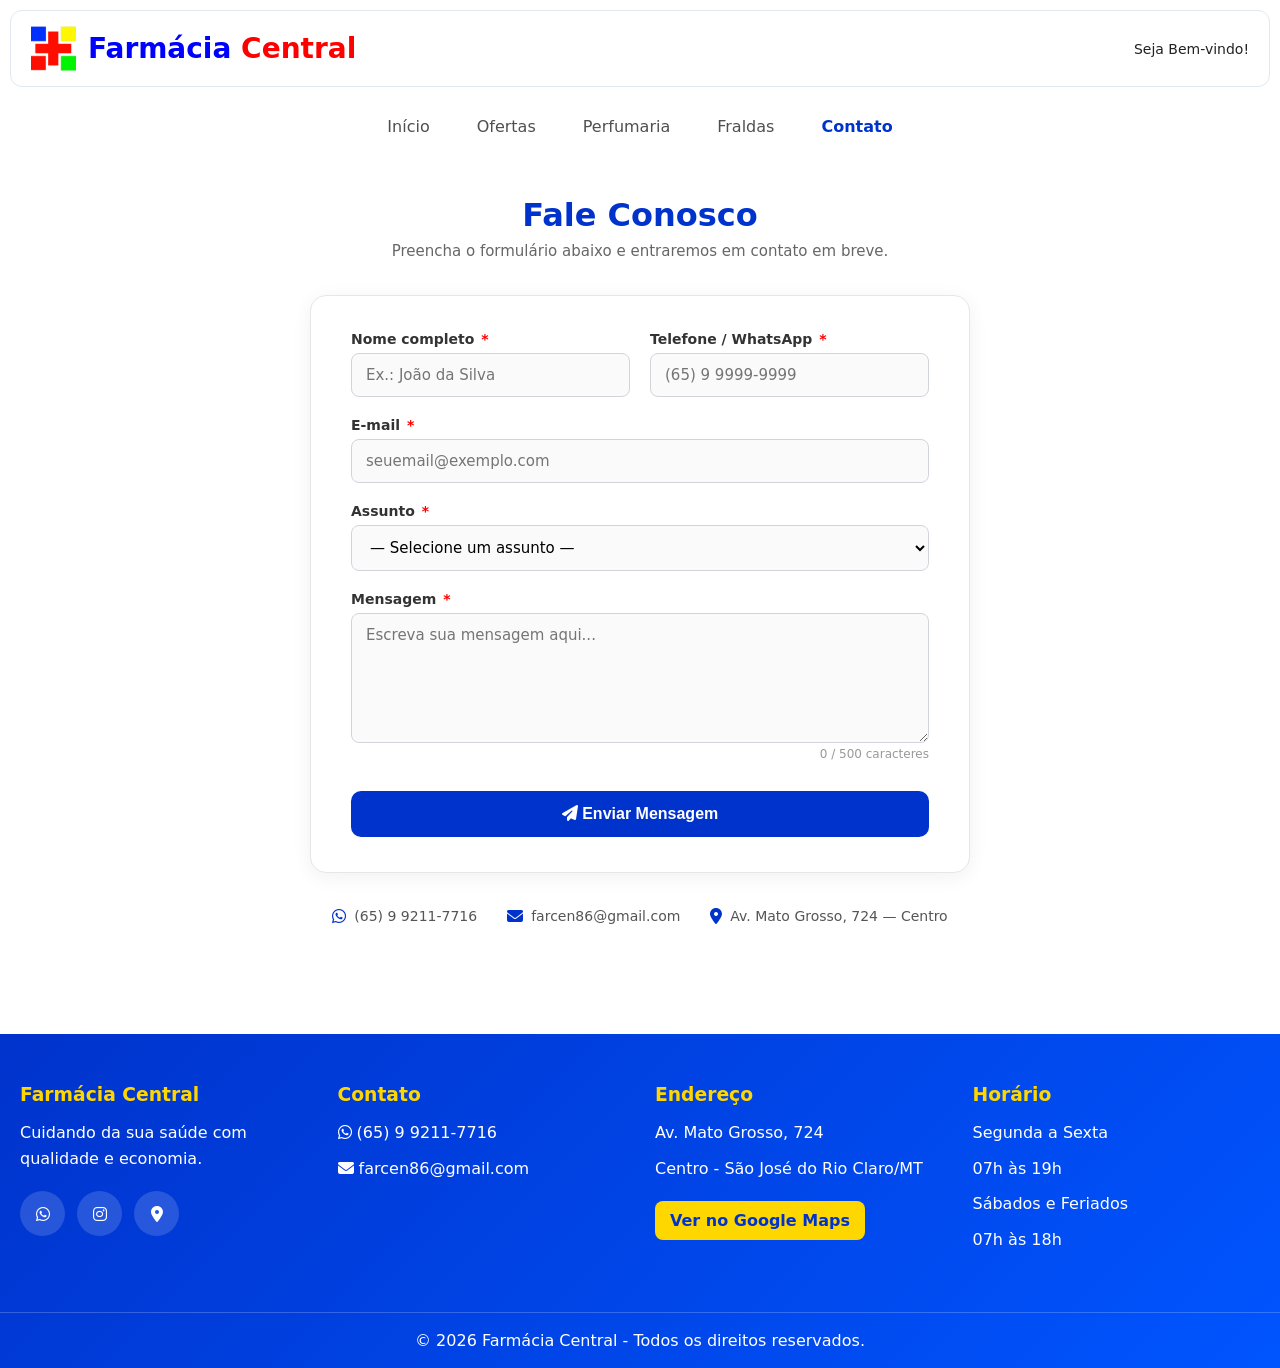
==== contato.html @ 6bfdb698 "Add files via upload" ====
<!DOCTYPE html>
<html lang="pt-br">
  <head>
    <meta charset="UTF-8">
    <meta name="viewport" content="width=device-width, initial-scale=1.0">
    <title>Contato — Farmácia Central</title>

    <!-- SEO -->
    <meta name="description" content="Entre em contato com a Farmácia Central de São José do Rio Claro/MT. Envie sua mensagem, dúvida ou solicitação.">
    <meta name="robots" content="index, follow">

    <link rel="stylesheet" href="style.css">
    <link rel="stylesheet" href="https://cdnjs.cloudflare.com/ajax/libs/font-awesome/6.7.2/css/all.min.css">
    <script src="./script.js"></script>
    <style>
      /* ==============================
         PÁGINA DE CONTATO
      ============================== */

      .contato-section {
        max-width: 700px;
        margin: 50px auto;
        padding: 0 20px 60px;
      }

      .contato-section h2 {
        text-align: center;
        font-size: 32px;
        margin-bottom: 8px;
        color: #0033cc;
      }

      .contato-section .subtitulo {
        text-align: center;
        color: #666;
        margin-bottom: 35px;
        font-size: 15px;
      }

      /* Card do formulário */
      .form-card {
        background: #fff;
        border: 1px solid #e5e7eb;
        border-radius: 16px;
        padding: 35px 40px;
        box-shadow: 0 4px 20px rgba(0, 0, 0, 0.06);
      }

      /* Grupos de campo */
      .campo-grupo {
        display: flex;
        flex-direction: column;
        margin-bottom: 20px;
      }

      .campo-grupo label {
        font-size: 14px;
        font-weight: 600;
        color: #333;
        margin-bottom: 6px;
      }

      .campo-grupo label span.obrigatorio {
        color: red;
        margin-left: 2px;
      }

      /* Inputs e textarea */
      .campo-grupo input,
      .campo-grupo select,
      .campo-grupo textarea {
        padding: 12px 14px;
        border: 1.5px solid #d1d5db;
        border-radius: 8px;
        font-size: 15px;
        font-family: Inter, system-ui, sans-serif;
        transition: border-color 0.3s;
        outline: none;
        background: #fafafa;
      }

      .campo-grupo input:focus,
      .campo-grupo select:focus,
      .campo-grupo textarea:focus {
        border-color: #0052ff;
        background: #fff;
      }

      /* Estado de erro */
      .campo-grupo input.erro,
      .campo-grupo select.erro,
      .campo-grupo textarea.erro {
        border-color: #e53e3e;
        background: #fff5f5;
      }

      /* Estado de sucesso */
      .campo-grupo input.sucesso,
      .campo-grupo select.sucesso,
      .campo-grupo textarea.sucesso {
        border-color: #38a169;
        background: #f0fff4;
      }

      .campo-grupo textarea {
        resize: vertical;
        min-height: 130px;
      }

      /* Mensagem de erro */
      .msg-erro {
        color: #e53e3e;
        font-size: 12px;
        margin-top: 5px;
        display: none;
      }

      .msg-erro.visivel {
        display: block;
      }

      /* Campos lado a lado */
      .campos-linha {
        display: flex;
        gap: 20px;
      }

      .campos-linha .campo-grupo {
        flex: 1;
      }

      /* Botão enviar */
      .btn-enviar {
        width: 100%;
        padding: 14px;
        background: #0033cc;
        color: white;
        border: none;
        border-radius: 10px;
        font-size: 16px;
        font-weight: 600;
        cursor: pointer;
        transition: background 0.3s, transform 0.2s;
        margin-top: 10px;
      }

      .btn-enviar:hover {
        background: #0026a3;
        transform: translateY(-1px);
      }

      .btn-enviar:disabled {
        background: #94a3b8;
        cursor: not-allowed;
        transform: none;
      }

      /* Alerta de sucesso após envio */
      .alerta-sucesso {
        display: none;
        text-align: center;
        padding: 30px 20px;
      }

      .alerta-sucesso.visivel {
        display: block;
      }

      .alerta-sucesso i {
        font-size: 60px;
        color: #38a169;
        margin-bottom: 15px;
      }

      .alerta-sucesso h3 {
        font-size: 22px;
        color: #1a202c;
        margin-bottom: 8px;
      }

      .alerta-sucesso p {
        color: #666;
        margin-bottom: 20px;
      }

      .btn-voltar {
        display: inline-block;
        padding: 12px 24px;
        background: #0033cc;
        color: white;
        border-radius: 8px;
        text-decoration: none;
        font-weight: 600;
        transition: opacity 0.3s;
      }

      .btn-voltar:hover {
        opacity: 0.9;
      }

      /* Contador de caracteres */
      .contador {
        text-align: right;
        font-size: 12px;
        color: #999;
        margin-top: 4px;
      }

      /* Info de contato abaixo do form */
      .info-contato {
        display: flex;
        justify-content: center;
        gap: 30px;
        flex-wrap: wrap;
        margin-top: 35px;
      }

      .info-item {
        display: flex;
        align-items: center;
        gap: 8px;
        color: #555;
        font-size: 14px;
      }

      .info-item i {
        color: #0033cc;
        font-size: 16px;
      }

      /* Responsivo */
      @media (max-width: 600px) {
        .form-card {
          padding: 25px 20px;
        }

        .campos-linha {
          flex-direction: column;
          gap: 0;
        }
      }
    </style>
  </head>
  <body>
    <header>
      <div class="logo-container">
        <img class="logo" src="./Logo.png" alt="Logo Farmácia Central">
        <h1>Farmácia <span class="destaque">Central</span></h1>
      </div>

      <div>
        <p>Seja Bem-vindo!</p>
      </div>
    </header>
    <section class="menu">
      <button class="menu-toggle" id="menuToggle">
        <i class="fas fa-bars"></i>
      </button>

      <nav>
        <ul class="menu-nav" id="menuNav">
          <li><a href="index.html">Início</a></li>
          <li><a href="#">Ofertas</a></li>
          <li><a href="#">Perfumaria</a></li>
          <li><a href="#">Fraldas</a></li>
          <li><a href="./contato.html" style="color:#0033cc; font-weight:700;">Contato</a></li>
        </ul>
      </nav>
    </section>
    <main>
      <section class="contato-section">

        <h2>Fale Conosco</h2>
        <p class="subtitulo">Preencha o formulário abaixo e entraremos em contato em breve.</p>

        <div class="form-card">

          <!-- Formulário — aparece por padrão -->
          <form id="contatoForm" novalidate>

            <!-- Nome e Telefone lado a lado -->
            <div class="campos-linha">

              <div class="campo-grupo">
                <label for="nome">
                  Nome completo <span class="obrigatorio">*</span>
                </label>
                <input
                  type="text"
                  id="nome"
                  placeholder="Ex.: João da Silva"
                  maxlength="80"
                >
                <span class="msg-erro" id="erro-nome">
                  <i class="fas fa-exclamation-circle"></i>
                  Informe seu nome (mínimo 3 caracteres).
                </span>
              </div>

              <div class="campo-grupo">
                <label for="telefone">
                  Telefone / WhatsApp <span class="obrigatorio">*</span>
                </label>
                <input
                  type="tel"
                  id="telefone"
                  placeholder="(65) 9 9999-9999"
                  maxlength="16"
                >
                <span class="msg-erro" id="erro-telefone">
                  <i class="fas fa-exclamation-circle"></i>
                  Informe um telefone válido.
                </span>
              </div>

            </div>

            <!-- E-mail -->
            <div class="campo-grupo">
              <label for="email">
                E-mail <span class="obrigatorio">*</span>
              </label>
              <input
                type="email"
                id="email"
                placeholder="seuemail@exemplo.com"
              >
              <span class="msg-erro" id="erro-email">
                <i class="fas fa-exclamation-circle"></i>
                Informe um e-mail válido.
              </span>
            </div>

            <!-- Assunto -->
            <div class="campo-grupo">
              <label for="assunto">
                Assunto <span class="obrigatorio">*</span>
              </label>
              <select id="assunto">
                <option value="">— Selecione um assunto —</option>
                <option value="duvida">Dúvida sobre produto</option>
                <option value="preco">Consulta de preço</option>
                <option value="entrega">Entrega / Delivery</option>
                <option value="reclamacao">Reclamação</option>
                <option value="elogio">Elogio</option>
                <option value="outro">Outro</option>
              </select>
              <span class="msg-erro" id="erro-assunto">
                <i class="fas fa-exclamation-circle"></i>
                Selecione um assunto.
              </span>
            </div>

            <!-- Mensagem -->
            <div class="campo-grupo">
              <label for="mensagem">
                Mensagem <span class="obrigatorio">*</span>
              </label>
              <textarea
                id="mensagem"
                placeholder="Escreva sua mensagem aqui..."
                maxlength="500"
              ></textarea>
              <span class="contador" id="contador-chars">0 / 500 caracteres</span>
              <span class="msg-erro" id="erro-mensagem">
                <i class="fas fa-exclamation-circle"></i>
                A mensagem deve ter ao menos 20 caracteres.
              </span>
            </div>

            <button type="submit" class="btn-enviar" id="btnEnviar">
              <i class="fas fa-paper-plane"></i>
              Enviar Mensagem
            </button>

          </form>

          <!-- Mensagem de sucesso — oculta por padrão -->
          <div class="alerta-sucesso" id="alertaSucesso">
            <i class="fas fa-check-circle"></i>
            <h3>Mensagem enviada com sucesso!</h3>
            <p>Em breve nossa equipe entrará em contato com você.</p>
            <a href="index.html" class="btn-voltar">
              <i class="fas fa-arrow-left"></i>
              Voltar para o inicio
            </a>
          </div>

        </div>

        <!-- Informações rápidas de contato -->
        <div class="info-contato">
          <div class="info-item">
            <i class="fab fa-whatsapp"></i>
            (65) 9 9211-7716
          </div>
          <div class="info-item">
            <i class="fas fa-envelope"></i>
            farcen86@gmail.com
          </div>
          <div class="info-item">
            <i class="fas fa-map-marker-alt"></i>
            Av. Mato Grosso, 724 — Centro
          </div>
        </div>

      </section>
    </main>
    <footer>
      <div class="footer-container">

        <div class="footer-coluna">
          <h3>Farmácia Central</h3>
          <p>Cuidando da sua saúde com qualidade e economia.</p>
          <div class="redes-sociais">
            <a href="https://wa.me/5565992117716" target="_blank">
              <i class="fab fa-whatsapp"></i>
            </a>
            <a href="https://www.instagram.com/farmaciacentralsjrc" target="_blank">
              <i class="fab fa-instagram"></i>
            </a>
            <a href="https://www.google.com/maps/place/Farm%C3%A1cia+Central" target="_blank">
              <i class="fas fa-location-dot"></i>
            </a>
          </div>
        </div>

        <div class="footer-coluna">
          <h3>Contato</h3>
          <p><i class="fab fa-whatsapp"></i> (65) 9 9211-7716</p>
          <p><i class="fas fa-envelope"></i> farcen86@gmail.com</p>
        </div>

        <div class="footer-coluna">
          <h3>Endereço</h3>
          <p>Av. Mato Grosso, 724</p>
          <p>Centro - São José do Rio Claro/MT</p>
          <a class="btn-mapa" href="https://www.google.com/maps/place/Farm%C3%A1cia+Central" target="_blank">
            Ver no Google Maps
          </a>
        </div>

        <div class="footer-coluna">
          <h3>Horário</h3>
          <p>Segunda a Sexta</p>
          <p>07h às 19h</p>
          <p>Sábados e Feriados</p>
          <p>07h às 18h</p>
        </div>

      </div>
      <div class="footer-copy">
        © 2026 Farmácia Central - Todos os direitos reservados.
      </div>
    </footer>

    <!-- ========================
         JAVASCRIPT
    ======================== -->
    <script>
      // ============================================
      // 1. MENU MOBILE
      // ============================================
      document.addEventListener("DOMContentLoaded", () => {

        const menuToggle = document.getElementById("menuToggle");
        const menuNav    = document.getElementById("menuNav");

        menuToggle.addEventListener("click", () => {
          menuNav.classList.toggle("active");
        });

        // Fecha o menu ao clicar num link (mobile)
        menuNav.querySelectorAll("a").forEach(link => {
          link.addEventListener("click", () => {
            menuNav.classList.remove("active");
          });
        });

        // ============================================
        // 3. CONTADOR DE CARACTERES DA MENSAGEM
        // ============================================
        const mensagemInput  = document.getElementById("mensagem");
        const contadorChars  = document.getElementById("contador-chars");

        mensagemInput.addEventListener("input", () => {
          const total = mensagemInput.value.length;
          contadorChars.textContent = `${total} / 500 caracteres`;

          // Muda cor quando está perto do limite
          contadorChars.style.color = total >= 450 ? "#e53e3e" : "#999";
        });

        // ============================================
        // 4. MÁSCARA DE TELEFONE
        // ============================================
        const telefoneInput = document.getElementById("telefone");

        telefoneInput.addEventListener("input", () => {
          // Remove tudo que não for número
          let val = telefoneInput.value.replace(/\D/g, "");

          // Aplica a máscara: (65) 9 9999-9999
          if (val.length <= 2) {
            val = val.replace(/(\d{0,2})/, "($1");
          } else if (val.length <= 3) {
            val = val.replace(/(\d{2})(\d{0,1})/, "($1) $2");
          } else if (val.length <= 7) {
            val = val.replace(/(\d{2})(\d{1})(\d{0,4})/, "($1) $2 $3");
          } else {
            val = val.replace(/(\d{2})(\d{1})(\d{4})(\d{0,4})/, "($1) $2 $3-$4");
          }

          telefoneInput.value = val;
        });

        // ============================================
        // 5. VALIDAÇÃO DO FORMULÁRIO DE CONTATO
        // ============================================

        // Funções auxiliares de validação
        function mostrarErro(campoId, erroId) {
          const campo = document.getElementById(campoId);
          const erro  = document.getElementById(erroId);

          campo.classList.add("erro");
          campo.classList.remove("sucesso");
          erro.classList.add("visivel");
        }

        function mostrarSucesso(campoId, erroId) {
          const campo = document.getElementById(campoId);
          const erro  = document.getElementById(erroId);

          campo.classList.remove("erro");
          campo.classList.add("sucesso");
          erro.classList.remove("visivel");
        }

        function limparStatus(campoId, erroId) {
          const campo = document.getElementById(campoId);
          const erro  = document.getElementById(erroId);

          campo.classList.remove("erro", "sucesso");
          erro.classList.remove("visivel");
        }

        // Validação em tempo real enquanto o usuário digita
        document.getElementById("nome").addEventListener("blur", () => {
          const val = document.getElementById("nome").value.trim();
          val.length >= 3
            ? mostrarSucesso("nome", "erro-nome")
            : mostrarErro("nome", "erro-nome");
        });

        document.getElementById("email").addEventListener("blur", () => {
          const val   = document.getElementById("email").value.trim();
          const regex = /^[^\s@]+@[^\s@]+\.[^\s@]+$/;
          regex.test(val)
            ? mostrarSucesso("email", "erro-email")
            : mostrarErro("email", "erro-email");
        });

        document.getElementById("telefone").addEventListener("blur", () => {
          const val = document.getElementById("telefone").value.replace(/\D/g, "");
          val.length >= 10
            ? mostrarSucesso("telefone", "erro-telefone")
            : mostrarErro("telefone", "erro-telefone");
        });

        document.getElementById("assunto").addEventListener("change", () => {
          const val = document.getElementById("assunto").value;
          val !== ""
            ? mostrarSucesso("assunto", "erro-assunto")
            : mostrarErro("assunto", "erro-assunto");
        });

        document.getElementById("mensagem").addEventListener("blur", () => {
          const val = document.getElementById("mensagem").value.trim();
          val.length >= 20
            ? mostrarSucesso("mensagem", "erro-mensagem")
            : mostrarErro("mensagem", "erro-mensagem");
        });

        // Validação final ao submeter
        document.getElementById("contatoForm").addEventListener("submit", (e) => {
          e.preventDefault(); // Impede o envio padrão do navegador

          const nome     = document.getElementById("nome").value.trim();
          const email    = document.getElementById("email").value.trim();
          const telefone = document.getElementById("telefone").value.replace(/\D/g, "");
          const assunto  = document.getElementById("assunto").value;
          const mensagem = document.getElementById("mensagem").value.trim();
          const emailRegex = /^[^\s@]+@[^\s@]+\.[^\s@]+$/;

          let formValido = true; // Controla se tudo está correto

          // Valida nome
          if (nome.length < 3) {
            mostrarErro("nome", "erro-nome");
            formValido = false;
          } else {
            mostrarSucesso("nome", "erro-nome");
          }

          // Valida e-mail
          if (!emailRegex.test(email)) {
            mostrarErro("email", "erro-email");
            formValido = false;
          } else {
            mostrarSucesso("email", "erro-email");
          }

          // Valida telefone
          if (telefone.length < 10) {
            mostrarErro("telefone", "erro-telefone");
            formValido = false;
          } else {
            mostrarSucesso("telefone", "erro-telefone");
          }

          // Valida assunto
          if (assunto === "") {
            mostrarErro("assunto", "erro-assunto");
            formValido = false;
          } else {
            mostrarSucesso("assunto", "erro-assunto");
          }

          // Valida mensagem
          if (mensagem.length < 20) {
            mostrarErro("mensagem", "erro-mensagem");
            formValido = false;
          } else {
            mostrarSucesso("mensagem", "erro-mensagem");
          }

          // Se tudo válido: exibe mensagem de sucesso
          if (formValido) {
            const btnEnviar = document.getElementById("btnEnviar");
            btnEnviar.disabled    = true;
            btnEnviar.textContent = "Enviando...";

            // Simula um pequeno delay de envio (como uma requisição real)
            setTimeout(() => {
              document.getElementById("contatoForm").style.display  = "none";
              document.getElementById("alertaSucesso").classList.add("visivel");
            }, 1200);
          }

        });

      }); // fim DOMContentLoaded

      // **==== Por algum motivo eu escrevi isto tudo no arquivo JS e ele não funcionou como deveria.
      // **==== Por Este motivo resolvi deixa-lo aqui mesmo.
    </script>

  </body>
</html>
---- style.css ----
/* =====================================
   RESET
===================================== */

*{
  margin: 0;
  padding: 0;
  box-sizing: border-box;
}

body{
  font-family: Inter, system-ui, sans-serif;
  overflow-x: hidden;
  background: #fff;
  color: #222;
}

img{
  max-width: 100%;
  display: block;
}

/* =====================================
   CABEÇALHO
===================================== */


.logo-container{
  display:flex;
  align-items:center;
  gap:12px;
}

header{
  display: flex;
  justify-content: space-between;
  align-items: center;
  flex-wrap: wrap;

  padding: 15px 20px;

  border: 1px solid #e2e8f0;
  border-radius: 12px;

  margin: 10px;
  gap: 15px;
}

.logo{
  width: 45px;
  height: 45px;
  object-fit: cover;
}

h1{
  font-size: 28px;
  color: blue;
}

.destaque{
  color: red;
}

header p{
  font-size: 14px;
  margin-bottom: -1px;
  margin-left: 12px;
}


/* =====================================
   MENU
===================================== */

.menu{
  margin: 20px 10px;
}

.menu ul{
  display: flex;
  justify-content: center;
  flex-wrap: wrap;
  list-style: none;
  gap: 15px;
}

.menu li{
  color: #514E4F;
  padding: 10px 16px;
  border-radius: 999px;
  cursor: pointer;
  font-size: 16px;
}

.menu li:hover{
  border: 1px solid rgb(107,107,107);
  color: black;
}

/* =====================================
   MENU RESPONSIVO
===================================== */

.menu{
  position: relative;
  margin: 20px 10px;
}

.menu-toggle{
  display: none;
  width: 100%;
  max-width: 60px;
  margin: 0 auto 15px;
  background: blue;
  color: white;
  border: none;
  border-radius: 8px;
  padding: 12px;
  cursor: pointer;
  font-size: 22px;
}

.menu-nav{
  display: flex;
  justify-content: center;
  flex-wrap: wrap;
  gap: 15px;
  list-style: none;
}

.menu-nav li a{
  text-decoration: none;
  color: #514E4F;
  font-weight: 500;
}

.menu-nav li{
  padding: 10px 16px;
  border-radius: 999px;
  transition: .3s;
}

.menu-nav li:hover{
  border: 1px solid rgb(107,107,107);
}

@media(max-width:768px){

.menu-toggle{
  display: block;
}

.menu-nav{
  display: none;
  flex-direction: column;
  width: 100%;
  background: white;
  padding: 15px;
  border-radius: 12px;
  box-shadow: 0 5px 15px rgba(0,0,0,.1);
}

.menu-nav.active{
  display: flex;
}

.menu-nav li{
  text-align: center;
  border-bottom: 1px solid #eee;
  padding: 15px;
}
}

/* =====================================
  SLIDER
===================================== */

.slider{
  width: 100%;
  max-width: 1280px;
  margin: 20px auto;
  overflow: hidden;
  position: relative;
}

.slides{
  width: 400%;
  display: flex;
}

.slides input{
  display: none;
}

.slide{
  width: 25%;
  position: relative;
  transition: 1s;
}

.slide img{
  width: 100%;
  border-radius: 12px;
}

/* Navegação manual */

.manual-nav{
  position: absolute;
  bottom: 15px;
  width: 100%;

  display: flex;
  justify-content: center;
}

.manual-btn{
  border: 2px solid white;
  padding: 6px;
  border-radius: 50%;
  cursor: pointer;
  transition: .3s;
  margin: 0 5px;
}

.manual-btn:hover{
  background: white;
}

/* Navegação automática */

.naveg-auto{
  position: absolute;
  bottom: 15px;
  width: 100%;

  display: flex;
  justify-content: center;
}

.naveg-auto div{
  border: 2px solid #20a6ff;
  padding: 6px;
  border-radius: 50%;
  margin: 0 5px;
}

/* Movimento dos slides */

#radio1:checked ~ .first{
  margin-left: 0;
}

#radio2:checked ~ .first{
  margin-left: -25%;
}

#radio3:checked ~ .first{
  margin-left: -50%;
}

#radio4:checked ~ .first{
  margin-left: -75%;
}

#radio1:checked ~ .naveg-auto .auto-btn1{
  background: white;
}

#radio2:checked ~ .naveg-auto .auto-btn2{
  background: white;
}

#radio3:checked ~ .naveg-auto .auto-btn3{
  background: white;
}

#radio4:checked ~ .naveg-auto .auto-btn4{
  background: white;
}

/* =====================================
   OFERTAS
===================================== */

section h2{
  text-align: center;
  margin: 30px 0;
  font-size: 32px;
}

.ofertas{
  display: flex;
  flex-wrap: wrap;
  justify-content: center;
  gap: 20px;

  padding: 0 15px 30px;
}

.ofertas article{
  background: white;

  width: 100%;
  max-width: 300px;

  border: 1px solid #e5e7eb;
  border-radius: 16px;

  overflow: hidden;

  display: flex;
  flex-direction: column;

  transition: .3s;
}

.ofertas article:hover{
  transform: translateY(-5px);
  box-shadow: 0 6px 20px rgba(0,0,0,.08);
}

.ofertas img{
  width: 150px;
  height: 150px;
  object-fit: contain;
  margin: 15px auto;
}

.ofertas article h3{
  font-size: 22px;
  padding: 10px 15px;
}

.ofertas article h4{
  font-size: 15px;
  padding: 0 15px;
  color: #666;
  min-height: 60px;
}

.valor-real{
  padding: 15px 15px 0;

  color: #777;
  text-decoration: line-through;
  font-size: 14px;
}

.valor-desc{
  padding: 5px 15px;
  color: red;
  font-size: 28px;
  font-weight: 700;
}

.ofertas article a{
  margin: auto 15px 15px;

  text-align: center;

  text-decoration: none;

  color: white;
  background: blue;

  padding: 12px;

  border-radius: 8px;

  transition: .3s;
}

.ofertas article a:hover{
  opacity: .9;
}

/* =====================================
   TABLET
===================================== */

@media (max-width: 992px){

  h1{
    font-size: 24px;
  }

  .ofertas article{
    max-width: 280px;
  }

}

/* =====================================
   CELULAR
===================================== */

@media (max-width: 768px){

  header{
    flex-direction: column;
    text-align: center;
  }

  h1{
    font-size: 22px;
  }

  section h2{
    font-size: 26px;
  }

  .menu ul{
    flex-direction: column;
    align-items: center;
  }

  .menu li{
    width: 100%;
    max-width: 300px;
    text-align: center;
  }

  .ofertas article{
    max-width: 100%;
  }

  .ofertas img{
    width: 130px;
    height: 130px;
  }

}

/* =====================================
   CELULARES PEQUENOS
===================================== */

@media (max-width: 480px){

  header{
    padding: 12px;
  }

  h1{
    font-size: 20px;
  }

  section h2{
    font-size: 22px;
  }

  .valor-desc{
    font-size: 24px;
  }

  .ofertas article h3{
    font-size: 18px;
  }

}

/* =====================================
    FOOTER
===================================== */

footer{
  background: linear-gradient(
    135deg,
    #0033cc,
    #0055ff
  );

  color: white;
  margin-top: 50px;
}

.footer-container{
  max-width: 1280px;
  margin: 0 auto;

  display: flex;
  flex-wrap: wrap;
  justify-content: space-between;

  gap: 30px;

  padding: 50px 20px;
}

.footer-coluna{
  flex: 1 1 250px;
}

.footer-coluna h3{
  color: #ffd700;
  margin-bottom: 15px;
}

.footer-coluna p{
  margin-bottom: 10px;
  line-height: 1.6;
}

.footer-copy{
  text-align: center;
  padding: 18px;
  border-top: 1px solid rgba(255,255,255,.2);
}

/* Redes Sociais */

.redes-sociais{
  display: flex;
  gap: 12px;
  margin-top: 20px;
}

.redes-sociais a{
  width: 45px;
  height: 45px;

  display: flex;
  justify-content: center;
  align-items: center;

  background: rgba(255,255,255,.15);

  border-radius: 50%;

  color: white;

  text-decoration: none;

  transition: .3s;
}

.redes-sociais a:hover{
  background: #ffd700;
  color: #0033cc;
  transform: translateY(-3px);
}

/* Botão Google Maps */

.btn-mapa{
  display: inline-block;

  margin-top: 10px;

  background: #ffd700;
  color: #0033cc;

  padding: 10px 15px;

  border-radius: 8px;

  text-decoration: none;
  font-weight: 600;

  transition: .3s;
}

.btn-mapa:hover{
  opacity: .9;
}

/* ====================================
   MENU
==================================== */

.menu-nav a{
  text-decoration:none;
  color:#444;
  font-weight:600;
}

.menu-nav a:hover{
  color:#0052ff;
}


/* ====================================
   MELHORIAS DOS CARDS
==================================== */

.ofertas article{
  min-height:500px;
}

.ofertas article a{
  margin-top:auto;
}

/* ====================================
   SLIDER
==================================== */

.slider{
  aspect-ratio:16/6;
}

.slide img{
  height:100%;
  object-fit:cover;
}

/* ====================================
   RESPONSIVIDADE
==================================== */

@media(max-width:768px){

  header{
    flex-direction:column;
    text-align:center;
  }

  .logo-container{
    flex-direction:column;
  }

  .btn-login{
    width:100%;
    max-width:300px;
  }

  .slider{
    aspect-ratio:16/9;
  }
}


      /* ==============================
         PÁGINA DE CONTATO
      ============================== */

      .contato-section {
        max-width: 700px;
        margin: 50px auto;
        padding: 0 20px 60px;
      }

      .contato-section h2 {
        text-align: center;
        font-size: 32px;
        margin-bottom: 8px;
        color: #0033cc;
      }

      .contato-section .subtitulo {
        text-align: center;
        color: #666;
        margin-bottom: 35px;
        font-size: 15px;
      }

      /* Card do formulário */
      .form-card {
        background: #fff;
        border: 1px solid #e5e7eb;
        border-radius: 16px;
        padding: 35px 40px;
        box-shadow: 0 4px 20px rgba(0, 0, 0, 0.06);
      }

      /* Grupos de campo */
      .campo-grupo {
        display: flex;
        flex-direction: column;
        margin-bottom: 20px;
      }

      .campo-grupo label {
        font-size: 14px;
        font-weight: 600;
        color: #333;
        margin-bottom: 6px;
      }

      .campo-grupo label span.obrigatorio {
        color: red;
        margin-left: 2px;
      }

      /* Inputs e textarea */
      .campo-grupo input,
      .campo-grupo select,
      .campo-grupo textarea {
        padding: 12px 14px;
        border: 1.5px solid #d1d5db;
        border-radius: 8px;
        font-size: 15px;
        font-family: Inter, system-ui, sans-serif;
        transition: border-color 0.3s;
        outline: none;
        background: #fafafa;
      }

      .campo-grupo input:focus,
      .campo-grupo select:focus,
      .campo-grupo textarea:focus {
        border-color: #0052ff;
        background: #fff;
      }

      /* Estado de erro */
      .campo-grupo input.erro,
      .campo-grupo select.erro,
      .campo-grupo textarea.erro {
        border-color: #e53e3e;
        background: #fff5f5;
      }

      /* Estado de sucesso */
      .campo-grupo input.sucesso,
      .campo-grupo select.sucesso,
      .campo-grupo textarea.sucesso {
        border-color: #38a169;
        background: #f0fff4;
      }

      .campo-grupo textarea {
        resize: vertical;
        min-height: 130px;
      }

      /* Mensagem de erro */
      .msg-erro {
        color: #e53e3e;
        font-size: 12px;
        margin-top: 5px;
        display: none;
      }

      .msg-erro.visivel {
        display: block;
      }

      /* Campos lado a lado */
      .campos-linha {
        display: flex;
        gap: 20px;
      }

      .campos-linha .campo-grupo {
        flex: 1;
      }

      /* Botão enviar */
      .btn-enviar {
        width: 100%;
        padding: 14px;
        background: #0033cc;
        color: white;
        border: none;
        border-radius: 10px;
        font-size: 16px;
        font-weight: 600;
        cursor: pointer;
        transition: background 0.3s, transform 0.2s;
        margin-top: 10px;
      }

      .btn-enviar:hover {
        background: #0026a3;
        transform: translateY(-1px);
      }

      .btn-enviar:disabled {
        background: #94a3b8;
        cursor: not-allowed;
        transform: none;
      }

      /* Alerta de sucesso após envio */
      .alerta-sucesso {
        display: none;
        text-align: center;
        padding: 30px 20px;
      }

      .alerta-sucesso.visivel {
        display: block;
      }

      .alerta-sucesso i {
        font-size: 60px;
        color: #38a169;
        margin-bottom: 15px;
      }

      .alerta-sucesso h3 {
        font-size: 22px;
        color: #1a202c;
        margin-bottom: 8px;
      }

      .alerta-sucesso p {
        color: #666;
        margin-bottom: 20px;
      }

      .btn-voltar {
        display: inline-block;
        padding: 12px 24px;
        background: #0033cc;
        color: white;
        border-radius: 8px;
        text-decoration: none;
        font-weight: 600;
        transition: opacity 0.3s;
      }

      .btn-voltar:hover {
        opacity: 0.9;
      }

      /* Contador de caracteres */
      .contador {
        text-align: right;
        font-size: 12px;
        color: #999;
        margin-top: 4px;
      }

      /* Info de contato abaixo do form */
      .info-contato {
        display: flex;
        justify-content: center;
        gap: 30px;
        flex-wrap: wrap;
        margin-top: 35px;
      }

      .info-item {
        display: flex;
        align-items: center;
        gap: 8px;
        color: #555;
        font-size: 14px;
      }

      .info-item i {
        color: #0033cc;
        font-size: 16px;
      }

      /* Responsivo */
      @media (max-width: 600px) {
        .form-card {
          padding: 25px 20px;
        }

        .campos-linha {
          flex-direction: column;
          gap: 0;
        }
      }
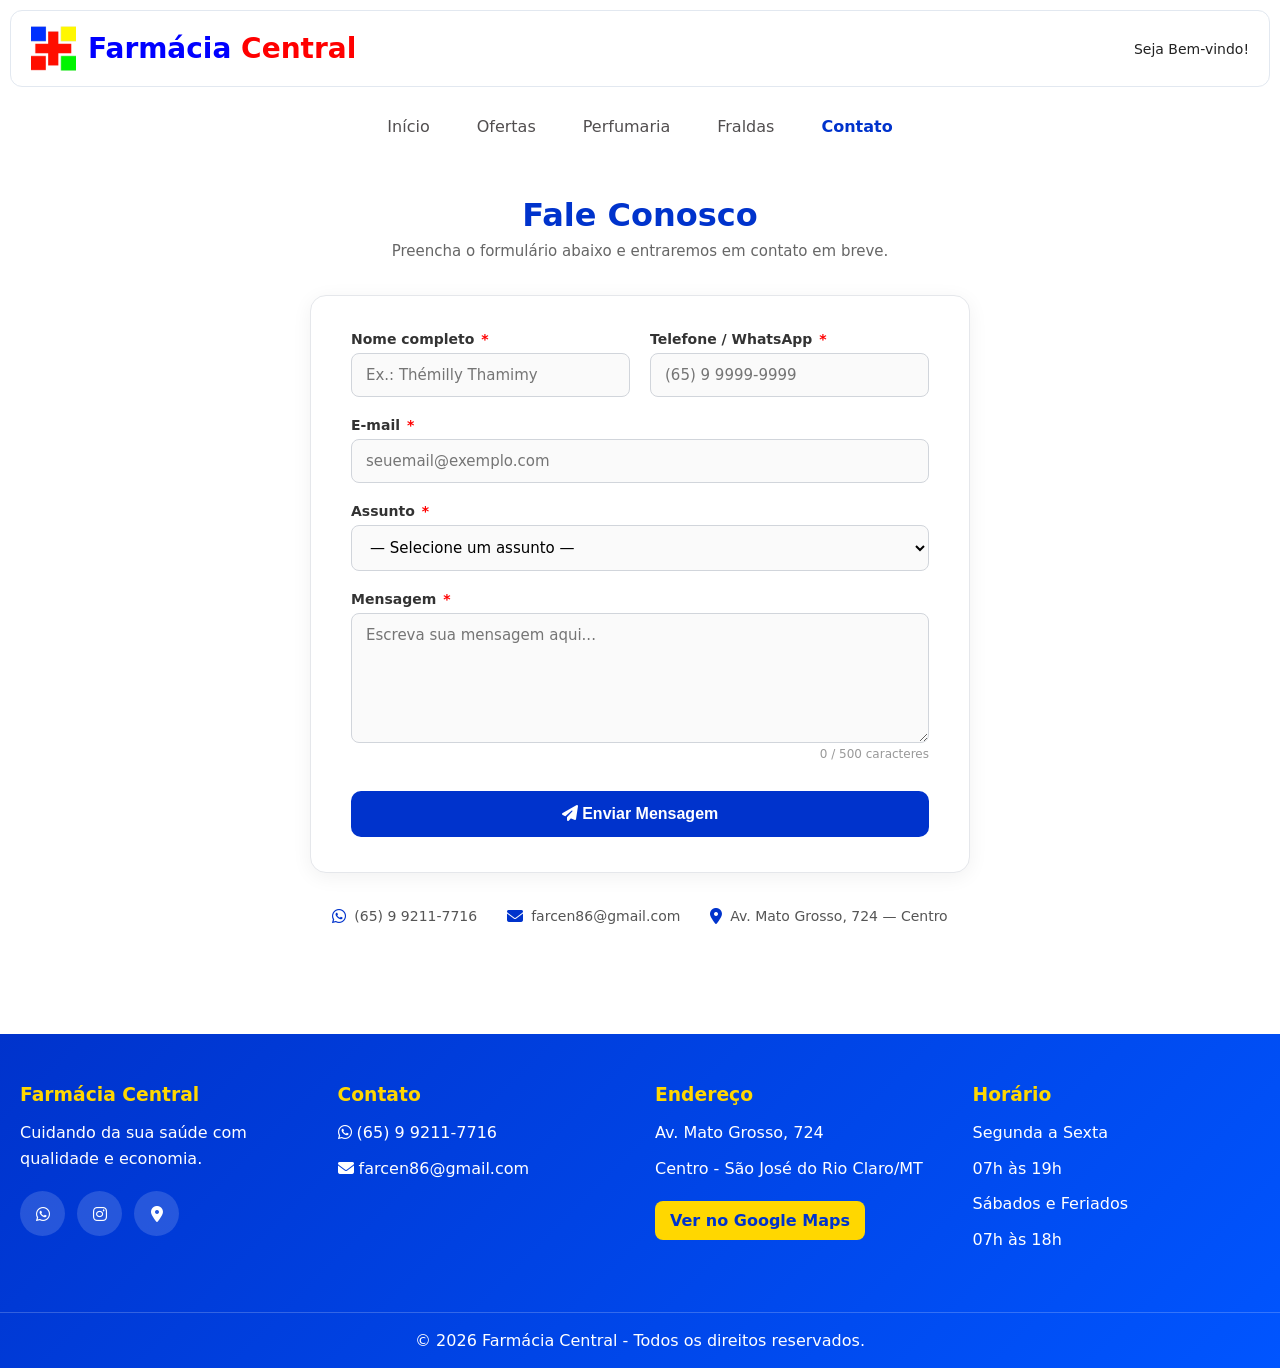
==== commit 1cec16d5: "Add files via upload" ====
--- a/contato.html
+++ b/contato.html
@@ -11,235 +11,7 @@
 
     <link rel="stylesheet" href="style.css">
     <link rel="stylesheet" href="https://cdnjs.cloudflare.com/ajax/libs/font-awesome/6.7.2/css/all.min.css">
-    <script src="./script.js"></script>
-    <style>
-      /* ==============================
-         PÁGINA DE CONTATO
-      ============================== */
-
-      .contato-section {
-        max-width: 700px;
-        margin: 50px auto;
-        padding: 0 20px 60px;
-      }
-
-      .contato-section h2 {
-        text-align: center;
-        font-size: 32px;
-        margin-bottom: 8px;
-        color: #0033cc;
-      }
-
-      .contato-section .subtitulo {
-        text-align: center;
-        color: #666;
-        margin-bottom: 35px;
-        font-size: 15px;
-      }
-
-      /* Card do formulário */
-      .form-card {
-        background: #fff;
-        border: 1px solid #e5e7eb;
-        border-radius: 16px;
-        padding: 35px 40px;
-        box-shadow: 0 4px 20px rgba(0, 0, 0, 0.06);
-      }
-
-      /* Grupos de campo */
-      .campo-grupo {
-        display: flex;
-        flex-direction: column;
-        margin-bottom: 20px;
-      }
-
-      .campo-grupo label {
-        font-size: 14px;
-        font-weight: 600;
-        color: #333;
-        margin-bottom: 6px;
-      }
-
-      .campo-grupo label span.obrigatorio {
-        color: red;
-        margin-left: 2px;
-      }
-
-      /* Inputs e textarea */
-      .campo-grupo input,
-      .campo-grupo select,
-      .campo-grupo textarea {
-        padding: 12px 14px;
-        border: 1.5px solid #d1d5db;
-        border-radius: 8px;
-        font-size: 15px;
-        font-family: Inter, system-ui, sans-serif;
-        transition: border-color 0.3s;
-        outline: none;
-        background: #fafafa;
-      }
-
-      .campo-grupo input:focus,
-      .campo-grupo select:focus,
-      .campo-grupo textarea:focus {
-        border-color: #0052ff;
-        background: #fff;
-      }
-
-      /* Estado de erro */
-      .campo-grupo input.erro,
-      .campo-grupo select.erro,
-      .campo-grupo textarea.erro {
-        border-color: #e53e3e;
-        background: #fff5f5;
-      }
-
-      /* Estado de sucesso */
-      .campo-grupo input.sucesso,
-      .campo-grupo select.sucesso,
-      .campo-grupo textarea.sucesso {
-        border-color: #38a169;
-        background: #f0fff4;
-      }
-
-      .campo-grupo textarea {
-        resize: vertical;
-        min-height: 130px;
-      }
-
-      /* Mensagem de erro */
-      .msg-erro {
-        color: #e53e3e;
-        font-size: 12px;
-        margin-top: 5px;
-        display: none;
-      }
-
-      .msg-erro.visivel {
-        display: block;
-      }
-
-      /* Campos lado a lado */
-      .campos-linha {
-        display: flex;
-        gap: 20px;
-      }
-
-      .campos-linha .campo-grupo {
-        flex: 1;
-      }
-
-      /* Botão enviar */
-      .btn-enviar {
-        width: 100%;
-        padding: 14px;
-        background: #0033cc;
-        color: white;
-        border: none;
-        border-radius: 10px;
-        font-size: 16px;
-        font-weight: 600;
-        cursor: pointer;
-        transition: background 0.3s, transform 0.2s;
-        margin-top: 10px;
-      }
-
-      .btn-enviar:hover {
-        background: #0026a3;
-        transform: translateY(-1px);
-      }
-
-      .btn-enviar:disabled {
-        background: #94a3b8;
-        cursor: not-allowed;
-        transform: none;
-      }
-
-      /* Alerta de sucesso após envio */
-      .alerta-sucesso {
-        display: none;
-        text-align: center;
-        padding: 30px 20px;
-      }
-
-      .alerta-sucesso.visivel {
-        display: block;
-      }
-
-      .alerta-sucesso i {
-        font-size: 60px;
-        color: #38a169;
-        margin-bottom: 15px;
-      }
-
-      .alerta-sucesso h3 {
-        font-size: 22px;
-        color: #1a202c;
-        margin-bottom: 8px;
-      }
-
-      .alerta-sucesso p {
-        color: #666;
-        margin-bottom: 20px;
-      }
-
-      .btn-voltar {
-        display: inline-block;
-        padding: 12px 24px;
-        background: #0033cc;
-        color: white;
-        border-radius: 8px;
-        text-decoration: none;
-        font-weight: 600;
-        transition: opacity 0.3s;
-      }
-
-      .btn-voltar:hover {
-        opacity: 0.9;
-      }
-
-      /* Contador de caracteres */
-      .contador {
-        text-align: right;
-        font-size: 12px;
-        color: #999;
-        margin-top: 4px;
-      }
-
-      /* Info de contato abaixo do form */
-      .info-contato {
-        display: flex;
-        justify-content: center;
-        gap: 30px;
-        flex-wrap: wrap;
-        margin-top: 35px;
-      }
-
-      .info-item {
-        display: flex;
-        align-items: center;
-        gap: 8px;
-        color: #555;
-        font-size: 14px;
-      }
-
-      .info-item i {
-        color: #0033cc;
-        font-size: 16px;
-      }
-
-      /* Responsivo */
-      @media (max-width: 600px) {
-        .form-card {
-          padding: 25px 20px;
-        }
-
-        .campos-linha {
-          flex-direction: column;
-          gap: 0;
-        }
-      }
-    </style>
+
   </head>
   <body>
     <header>
@@ -288,7 +60,7 @@
                 <input
                   type="text"
                   id="nome"
-                  placeholder="Ex.: João da Silva"
+                  placeholder="Ex.: Thémilly Thamimy"
                   maxlength="80"
                 >
                 <span class="msg-erro" id="erro-nome">
@@ -453,208 +225,6 @@
         © 2026 Farmácia Central - Todos os direitos reservados.
       </div>
     </footer>
-
-    <!-- ========================
-         JAVASCRIPT
-    ======================== -->
-    <script>
-      // ============================================
-      // 1. MENU MOBILE
-      // ============================================
-      document.addEventListener("DOMContentLoaded", () => {
-
-        const menuToggle = document.getElementById("menuToggle");
-        const menuNav    = document.getElementById("menuNav");
-
-        menuToggle.addEventListener("click", () => {
-          menuNav.classList.toggle("active");
-        });
-
-        // Fecha o menu ao clicar num link (mobile)
-        menuNav.querySelectorAll("a").forEach(link => {
-          link.addEventListener("click", () => {
-            menuNav.classList.remove("active");
-          });
-        });
-
-        // ============================================
-        // 3. CONTADOR DE CARACTERES DA MENSAGEM
-        // ============================================
-        const mensagemInput  = document.getElementById("mensagem");
-        const contadorChars  = document.getElementById("contador-chars");
-
-        mensagemInput.addEventListener("input", () => {
-          const total = mensagemInput.value.length;
-          contadorChars.textContent = `${total} / 500 caracteres`;
-
-          // Muda cor quando está perto do limite
-          contadorChars.style.color = total >= 450 ? "#e53e3e" : "#999";
-        });
-
-        // ============================================
-        // 4. MÁSCARA DE TELEFONE
-        // ============================================
-        const telefoneInput = document.getElementById("telefone");
-
-        telefoneInput.addEventListener("input", () => {
-          // Remove tudo que não for número
-          let val = telefoneInput.value.replace(/\D/g, "");
-
-          // Aplica a máscara: (65) 9 9999-9999
-          if (val.length <= 2) {
-            val = val.replace(/(\d{0,2})/, "($1");
-          } else if (val.length <= 3) {
-            val = val.replace(/(\d{2})(\d{0,1})/, "($1) $2");
-          } else if (val.length <= 7) {
-            val = val.replace(/(\d{2})(\d{1})(\d{0,4})/, "($1) $2 $3");
-          } else {
-            val = val.replace(/(\d{2})(\d{1})(\d{4})(\d{0,4})/, "($1) $2 $3-$4");
-          }
-
-          telefoneInput.value = val;
-        });
-
-        // ============================================
-        // 5. VALIDAÇÃO DO FORMULÁRIO DE CONTATO
-        // ============================================
-
-        // Funções auxiliares de validação
-        function mostrarErro(campoId, erroId) {
-          const campo = document.getElementById(campoId);
-          const erro  = document.getElementById(erroId);
-
-          campo.classList.add("erro");
-          campo.classList.remove("sucesso");
-          erro.classList.add("visivel");
-        }
-
-        function mostrarSucesso(campoId, erroId) {
-          const campo = document.getElementById(campoId);
-          const erro  = document.getElementById(erroId);
-
-          campo.classList.remove("erro");
-          campo.classList.add("sucesso");
-          erro.classList.remove("visivel");
-        }
-
-        function limparStatus(campoId, erroId) {
-          const campo = document.getElementById(campoId);
-          const erro  = document.getElementById(erroId);
-
-          campo.classList.remove("erro", "sucesso");
-          erro.classList.remove("visivel");
-        }
-
-        // Validação em tempo real enquanto o usuário digita
-        document.getElementById("nome").addEventListener("blur", () => {
-          const val = document.getElementById("nome").value.trim();
-          val.length >= 3
-            ? mostrarSucesso("nome", "erro-nome")
-            : mostrarErro("nome", "erro-nome");
-        });
-
-        document.getElementById("email").addEventListener("blur", () => {
-          const val   = document.getElementById("email").value.trim();
-          const regex = /^[^\s@]+@[^\s@]+\.[^\s@]+$/;
-          regex.test(val)
-            ? mostrarSucesso("email", "erro-email")
-            : mostrarErro("email", "erro-email");
-        });
-
-        document.getElementById("telefone").addEventListener("blur", () => {
-          const val = document.getElementById("telefone").value.replace(/\D/g, "");
-          val.length >= 10
-            ? mostrarSucesso("telefone", "erro-telefone")
-            : mostrarErro("telefone", "erro-telefone");
-        });
-
-        document.getElementById("assunto").addEventListener("change", () => {
-          const val = document.getElementById("assunto").value;
-          val !== ""
-            ? mostrarSucesso("assunto", "erro-assunto")
-            : mostrarErro("assunto", "erro-assunto");
-        });
-
-        document.getElementById("mensagem").addEventListener("blur", () => {
-          const val = document.getElementById("mensagem").value.trim();
-          val.length >= 20
-            ? mostrarSucesso("mensagem", "erro-mensagem")
-            : mostrarErro("mensagem", "erro-mensagem");
-        });
-
-        // Validação final ao submeter
-        document.getElementById("contatoForm").addEventListener("submit", (e) => {
-          e.preventDefault(); // Impede o envio padrão do navegador
-
-          const nome     = document.getElementById("nome").value.trim();
-          const email    = document.getElementById("email").value.trim();
-          const telefone = document.getElementById("telefone").value.replace(/\D/g, "");
-          const assunto  = document.getElementById("assunto").value;
-          const mensagem = document.getElementById("mensagem").value.trim();
-          const emailRegex = /^[^\s@]+@[^\s@]+\.[^\s@]+$/;
-
-          let formValido = true; // Controla se tudo está correto
-
-          // Valida nome
-          if (nome.length < 3) {
-            mostrarErro("nome", "erro-nome");
-            formValido = false;
-          } else {
-            mostrarSucesso("nome", "erro-nome");
-          }
-
-          // Valida e-mail
-          if (!emailRegex.test(email)) {
-            mostrarErro("email", "erro-email");
-            formValido = false;
-          } else {
-            mostrarSucesso("email", "erro-email");
-          }
-
-          // Valida telefone
-          if (telefone.length < 10) {
-            mostrarErro("telefone", "erro-telefone");
-            formValido = false;
-          } else {
-            mostrarSucesso("telefone", "erro-telefone");
-          }
-
-          // Valida assunto
-          if (assunto === "") {
-            mostrarErro("assunto", "erro-assunto");
-            formValido = false;
-          } else {
-            mostrarSucesso("assunto", "erro-assunto");
-          }
-
-          // Valida mensagem
-          if (mensagem.length < 20) {
-            mostrarErro("mensagem", "erro-mensagem");
-            formValido = false;
-          } else {
-            mostrarSucesso("mensagem", "erro-mensagem");
-          }
-
-          // Se tudo válido: exibe mensagem de sucesso
-          if (formValido) {
-            const btnEnviar = document.getElementById("btnEnviar");
-            btnEnviar.disabled    = true;
-            btnEnviar.textContent = "Enviando...";
-
-            // Simula um pequeno delay de envio (como uma requisição real)
-            setTimeout(() => {
-              document.getElementById("contatoForm").style.display  = "none";
-              document.getElementById("alertaSucesso").classList.add("visivel");
-            }, 1200);
-          }
-
-        });
-
-      }); // fim DOMContentLoaded
-
-      // **==== Por algum motivo eu escrevi isto tudo no arquivo JS e ele não funcionou como deveria.
-      // **==== Por Este motivo resolvi deixa-lo aqui mesmo.
-    </script>
-
+    <script src="script.js"></script>
   </body>
 </html>
--- a/style.css
+++ b/style.css
@@ -36,12 +36,9 @@
   justify-content: space-between;
   align-items: center;
   flex-wrap: wrap;
-
   padding: 15px 20px;
-
   border: 1px solid #e2e8f0;
   border-radius: 12px;
-
   margin: 10px;
   gap: 15px;
 }
@@ -71,11 +68,6 @@
 /* =====================================
    MENU
 ===================================== */
-
-.menu{
-  margin: 20px 10px;
-}
-
 .menu ul{
   display: flex;
   justify-content: center;
@@ -98,79 +90,139 @@
 }
 
 /* =====================================
-   MENU RESPONSIVO
-===================================== */
-
-.menu{
+   MENU RESPONSIVO — HAMBURGER
+===================================== */
+ 
+.menu {
   position: relative;
   margin: 20px 10px;
 }
-
-.menu-toggle{
+ 
+/* Botão hamburguer — oculto no desktop */
+.menu-toggle {
   display: none;
-  width: 100%;
-  max-width: 60px;
+  width: 48px;
+  height: 48px;
   margin: 0 auto 15px;
-  background: blue;
+  background: #0033cc;
   color: white;
   border: none;
-  border-radius: 8px;
-  padding: 12px;
+  border-radius: 10px;
   cursor: pointer;
-  font-size: 22px;
-}
-
-.menu-nav{
+  font-size: 20px;
+ 
+  /* Centraliza o ícone */
+  align-items: center;
+  justify-content: center;
+ 
+  transition: background 0.3s;
+}
+ 
+.menu-toggle:hover {
+  background: #0026a3;
+}
+ 
+/* Transição suave do ícone ☰ → ✕ */
+.menu-toggle i {
+  transition: transform 0.3s ease;
+}
+ 
+.menu-toggle.aberto i {
+  transform: rotate(90deg);
+}
+ 
+/* Lista de links — visível no desktop */
+.menu-nav {
   display: flex;
   justify-content: center;
   flex-wrap: wrap;
   gap: 15px;
   list-style: none;
 }
-
-.menu-nav li a{
+ 
+.menu-nav li a {
   text-decoration: none;
   color: #514E4F;
   font-weight: 500;
 }
-
-.menu-nav li{
+ 
+.menu-nav li {
   padding: 10px 16px;
   border-radius: 999px;
-  transition: .3s;
-}
-
-.menu-nav li:hover{
-  border: 1px solid rgb(107,107,107);
-}
-
-@media(max-width:768px){
-
-.menu-toggle{
-  display: block;
-}
-
-.menu-nav{
-  display: none;
-  flex-direction: column;
-  width: 100%;
-  background: white;
-  padding: 15px;
-  border-radius: 12px;
-  box-shadow: 0 5px 15px rgba(0,0,0,.1);
-}
-
-.menu-nav.active{
-  display: flex;
-}
-
-.menu-nav li{
-  text-align: center;
-  border-bottom: 1px solid #eee;
-  padding: 15px;
-}
-}
-
+  transition: 0.3s;
+}
+ 
+.menu-nav li:hover {
+  border: 1px solid rgb(107, 107, 107);
+}
+ 
+/* ======================================
+   COMPORTAMENTO MOBILE (até 768px)
+====================================== */
+ 
+@media (max-width: 768px) {
+ 
+  /* Mostra o botão hamburguer */
+  .menu-toggle {
+    display: flex;
+  }
+ 
+  /* Esconde a lista por padrão */
+  .menu-nav {
+    display: none;
+    flex-direction: column;
+    width: 100%;
+    background: white;
+    padding: 10px;
+    border-radius: 12px;
+    box-shadow: 0 5px 20px rgba(0, 0, 0, 0.12);
+    border: 1px solid #e5e7eb;
+  }
+ 
+  /* Mostra a lista quando tem a classe .active */
+  .menu-nav.active {
+    display: flex;
+ 
+    /* Animação de entrada suave */
+    animation: slideDown 0.25s ease;
+  }
+ 
+  @keyframes slideDown {
+    from {
+      opacity: 0;
+      transform: translateY(-8px);
+    }
+    to {
+      opacity: 1;
+      transform: translateY(0);
+    }
+  }
+ 
+  /* Itens da lista no mobile */
+  .menu-nav li {
+    text-align: center;
+    border-radius: 8px;
+    border-bottom: 1px solid #f0f0f0;
+    padding: 14px;
+    width: 100%;
+  }
+ 
+  .menu-nav li:last-child {
+    border-bottom: none;
+  }
+ 
+  .menu-nav li:hover {
+    background: #f5f8ff;
+    border: none;
+    border-bottom: 1px solid #f0f0f0;
+  }
+ 
+  .menu-nav li a {
+    display: block;
+    width: 100%;
+    font-size: 16px;
+  }
+}
 /* =====================================
   SLIDER
 ===================================== */
@@ -203,48 +255,6 @@
   border-radius: 12px;
 }
 
-/* Navegação manual */
-
-.manual-nav{
-  position: absolute;
-  bottom: 15px;
-  width: 100%;
-
-  display: flex;
-  justify-content: center;
-}
-
-.manual-btn{
-  border: 2px solid white;
-  padding: 6px;
-  border-radius: 50%;
-  cursor: pointer;
-  transition: .3s;
-  margin: 0 5px;
-}
-
-.manual-btn:hover{
-  background: white;
-}
-
-/* Navegação automática */
-
-.naveg-auto{
-  position: absolute;
-  bottom: 15px;
-  width: 100%;
-
-  display: flex;
-  justify-content: center;
-}
-
-.naveg-auto div{
-  border: 2px solid #20a6ff;
-  padding: 6px;
-  border-radius: 50%;
-  margin: 0 5px;
-}
-
 /* Movimento dos slides */
 
 #radio1:checked ~ .first{
@@ -261,22 +271,6 @@
 
 #radio4:checked ~ .first{
   margin-left: -75%;
-}
-
-#radio1:checked ~ .naveg-auto .auto-btn1{
-  background: white;
-}
-
-#radio2:checked ~ .naveg-auto .auto-btn2{
-  background: white;
-}
-
-#radio3:checked ~ .naveg-auto .auto-btn3{
-  background: white;
-}
-
-#radio4:checked ~ .naveg-auto .auto-btn4{
-  background: white;
 }
 
 /* =====================================
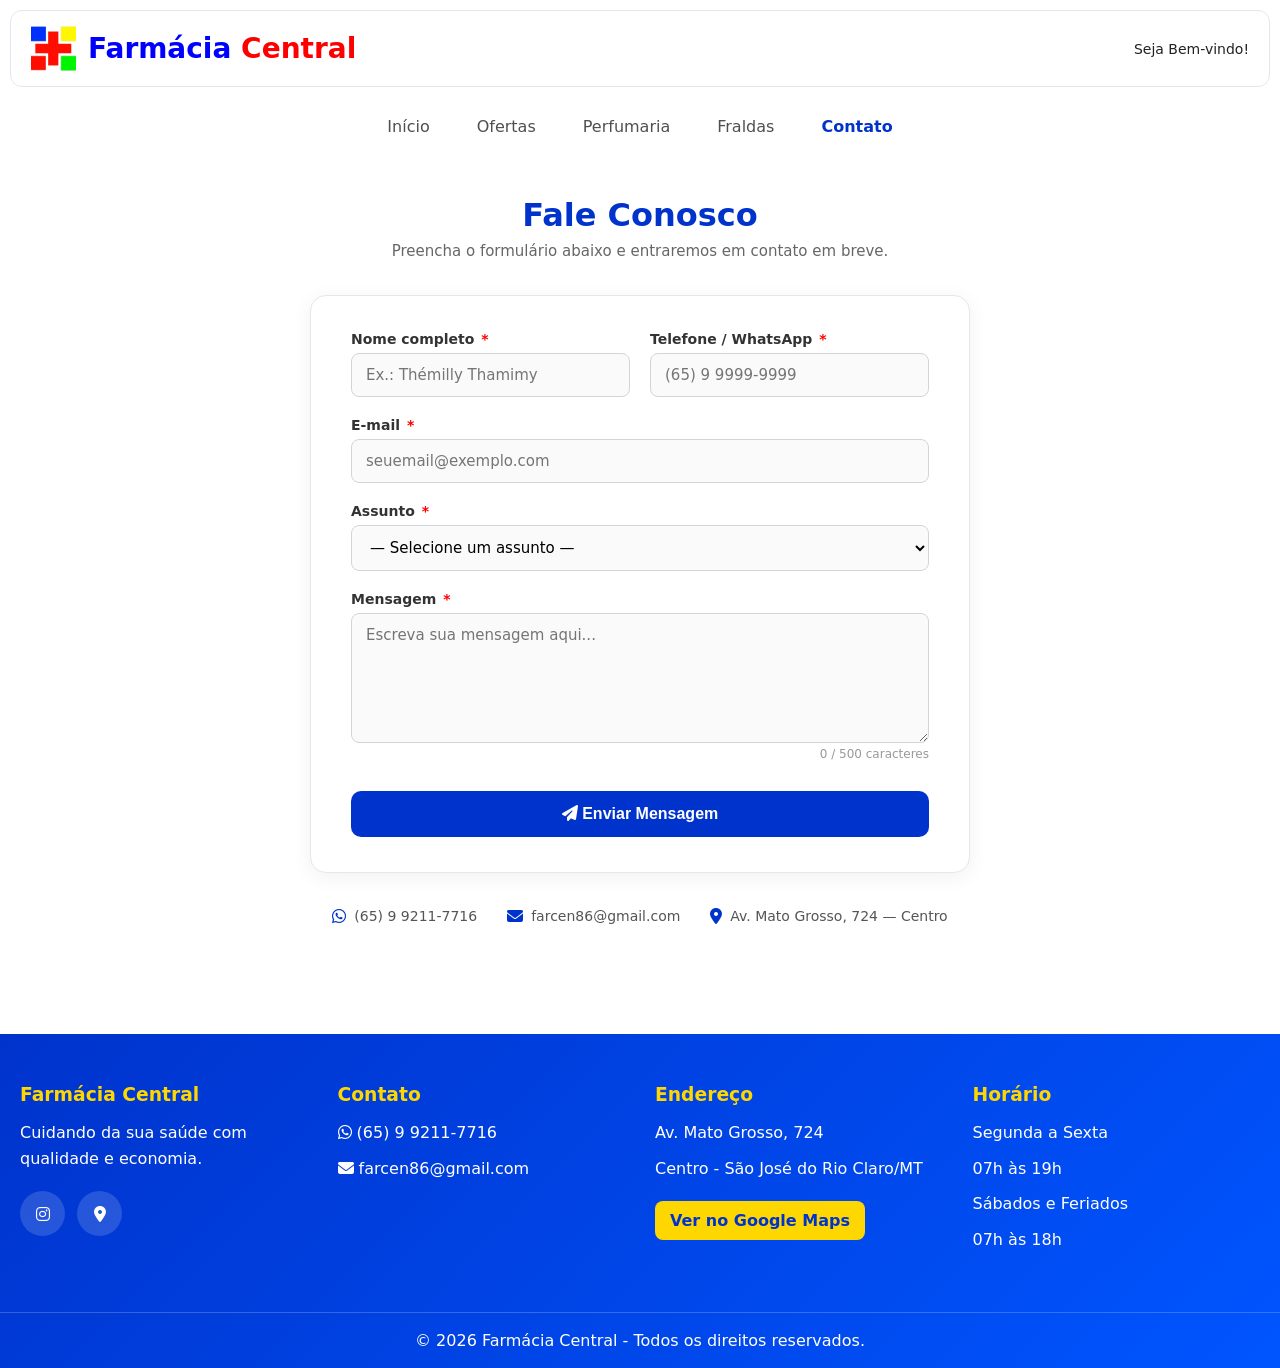
==== commit ec1c33cd: "Add files via upload" ====
--- a/contato.html
+++ b/contato.html
@@ -185,8 +185,6 @@
           <h3>Farmácia Central</h3>
           <p>Cuidando da sua saúde com qualidade e economia.</p>
           <div class="redes-sociais">
-            <a href="https://wa.me/5565992117716" target="_blank">
-              <i class="fab fa-whatsapp"></i>
             </a>
             <a href="https://www.instagram.com/farmaciacentralsjrc" target="_blank">
               <i class="fab fa-instagram"></i>
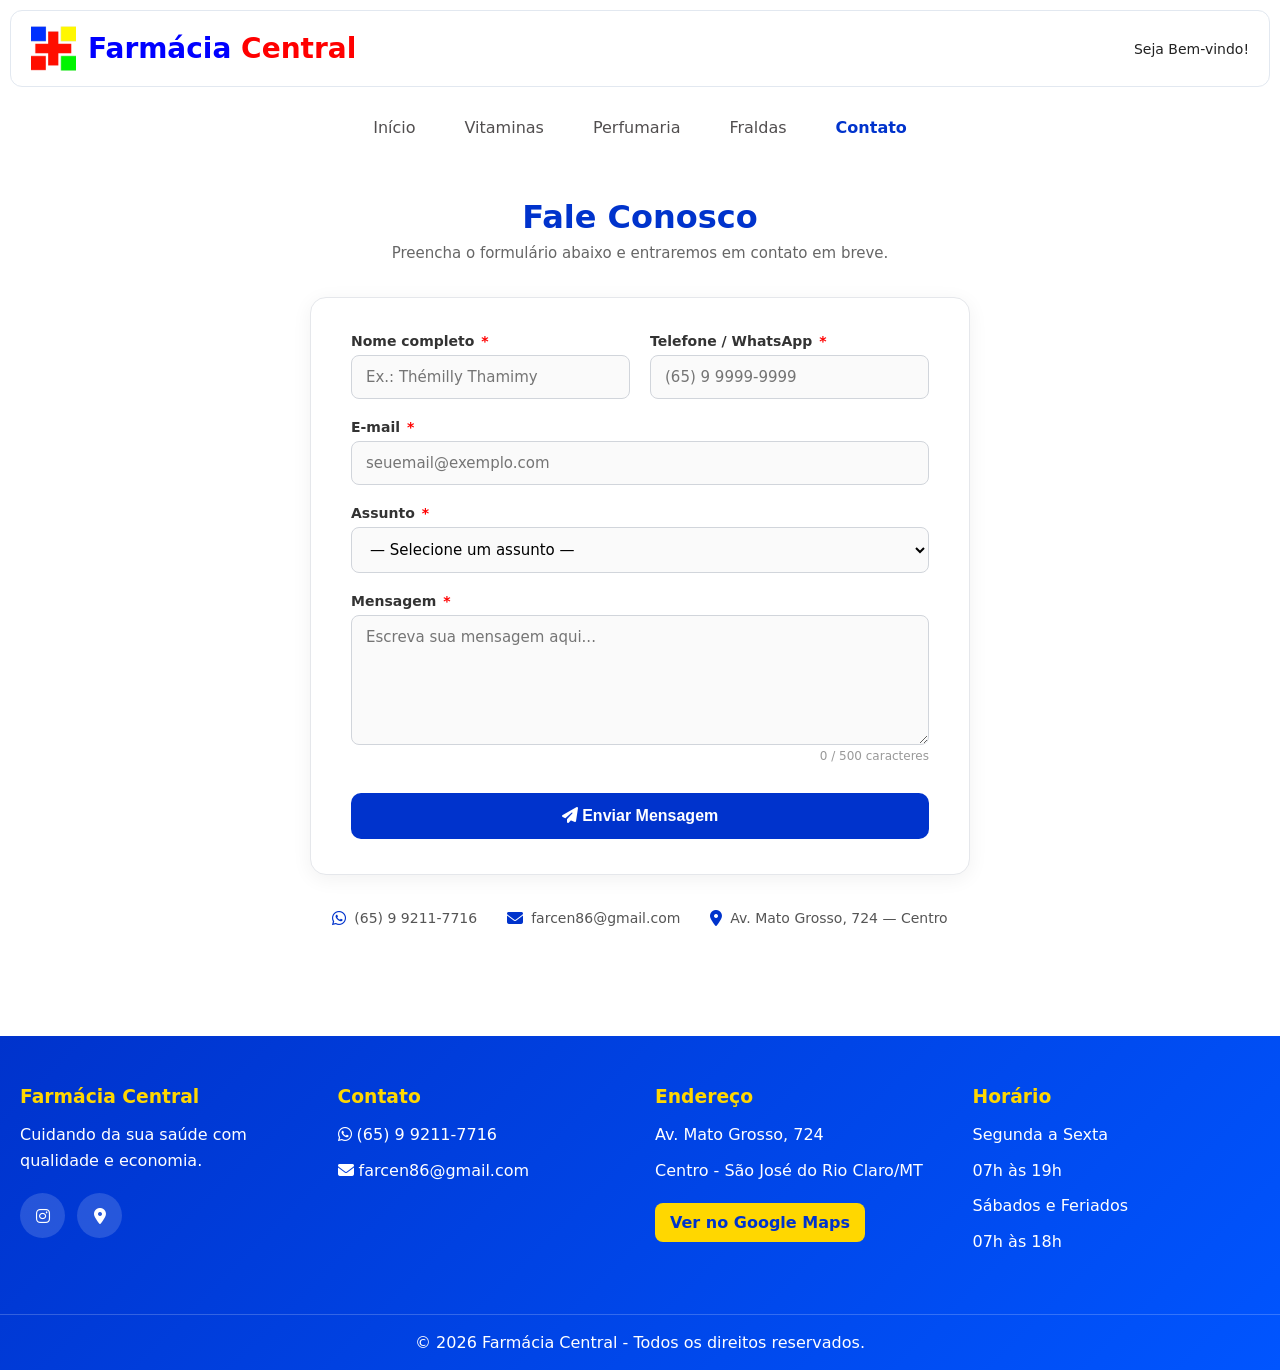
==== commit f7fd9b9e: "Add files via upload" ====
--- a/contato.html
+++ b/contato.html
@@ -32,7 +32,7 @@
       <nav>
         <ul class="menu-nav" id="menuNav">
           <li><a href="index.html">Início</a></li>
-          <li><a href="#">Ofertas</a></li>
+          <li><a href="./vitaminas.html">Vitaminas</a></li>
           <li><a href="#">Perfumaria</a></li>
           <li><a href="#">Fraldas</a></li>
           <li><a href="./contato.html" style="color:#0033cc; font-weight:700;">Contato</a></li>
--- a/style.css
+++ b/style.css
@@ -82,6 +82,7 @@
   border-radius: 999px;
   cursor: pointer;
   font-size: 16px;
+  border: 1px solid transparent;
 }
 
 .menu li:hover{
@@ -850,4 +851,79 @@
           flex-direction: column;
           gap: 0;
         }
-      }+      }
+
+/* =====================================
+    Vitaminas
+===================================== */
+
+.vitaminas{
+  display: flex;
+  flex-wrap: wrap;
+  justify-content: center;
+  gap: 20px;
+
+  padding: 0 15px 30px;
+}
+
+.vitaminas article{
+  background: white;
+
+  width: 100%;
+  max-width: 300px;
+
+  border: 1px solid #e5e7eb;
+  border-radius: 16px;
+
+  overflow: hidden;
+
+  display: flex;
+  flex-direction: column;
+
+  transition: .3s;
+}
+
+.vitaminas article:hover{
+  transform: translateY(-5px);
+  box-shadow: 0 6px 20px rgba(0,0,0,.08);
+}
+
+.vitaminas img{
+  width: 150px;
+  height: 150px;
+  object-fit: contain;
+  margin: 15px auto;
+}
+
+.vitaminas article h3{
+  font-size: 22px;
+  padding: 10px 15px;
+}
+
+.vitaminas article h4{
+  font-size: 15px;
+  padding: 0 15px;
+  color: #666;
+  min-height: 60px;
+}
+
+.vitaminas article a{
+  margin: auto 15px 15px;
+
+  text-align: center;
+
+  text-decoration: none;
+
+  color: white;
+  background: blue;
+
+  padding: 12px;
+
+  border-radius: 8px;
+
+  transition: .3s;
+}
+
+.vitaminas article a:hover{
+  opacity: .9;
+}
